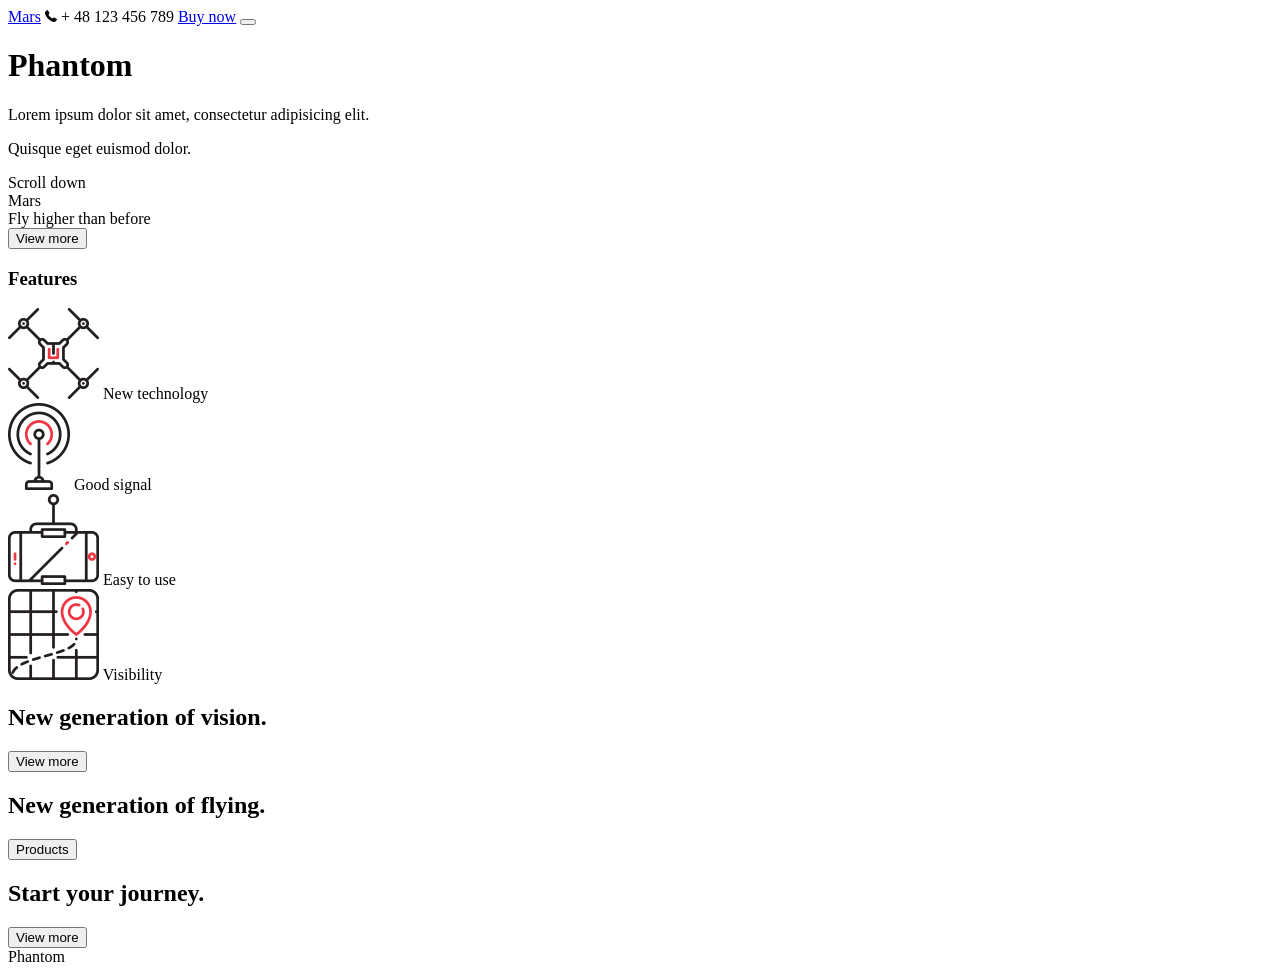
==== docs/index.html @ b31972dd "docs" ====
<!DOCTYPE html>
<html lang="pl" dir="ltr">
  <head>
    <meta charset="utf-8">
    <title>Phantom</title>
		<link href="https://fonts.googleapis.com/css?family=Montserrat:200,300,400,500,600,700,800,900&amp;subset=latin-ext" rel="stylesheet">
    <link rel="stylesheet" href="css/style.css">
    <link rel="stylesheet" href="css/normalize.css">
  </head>
  <body>
    <div class="top">
			<div class="container">
				<nav class="top-nav">
					<a class="top-nav-list-left nav-mars" href="#">Mars</a>
					<span class="top-nav-list-left nav-phone">
						<img src="./images/Phone.png" />
						+ 48 123 456 789
					</span>
					<a class="top-nav-list-right nav-buy" href="#">Buy now</a>
					<button class="top-nav-list-right nav-menu hamburger">
						<span></span>
						<span></span>
						<span></span>
					</button>
				</nav>
			</div>
			<div class="top-background">
				<div class="top-left">
					<div class="hero">
						<h1>Phantom</h1>
						<p>Lorem ipsum dolor sit amet, consectetur adipisicing elit.</p>
						<p>Quisque eget euismod dolor.</p>
					</div>
					<div class="rotate-scroll">
						<span>Scroll down</span>
					</div>
				</div>
				<div class="top-right">
					<div class="rotate">
						<span class="top-right-logo">Mars</span>
					</div>
				</div>
			</div>
			<div class="top-cirlce"></div>
			<div class="top-dron"></div>
    </div>

		<div class="second">
			<div class="second-left"></div>
			<div class="second-right">
				<div class="second-right-transparent">
					<span>Fly higher than before</span>
				</div>
				<button class="btn">View more</button>
			</div>
		</div>

		<div class="container">
			<div class="features">
				<div class="features-title">
					<h3>Features</h3>
				</div>
				<div class="features-columns">
					<div class="col-1-4 feature-tech">
						<img src="./images/New_technology.png">
						<span>New technology</span>
					</div>
					<div class="col-1-4 feature-signal">
						<img src="./images/Good_signal.png">
						<span>Good signal</span>
					</div>
					<div class="col-1-4 feature-use">
						<img src="./images/Easy_to_use.png">
						<span>Easy to use</span>
					</div>
					<div class="col-1-4 feature-vis">
						<img src="./images/Visibility.png">
						<span>Visibility</span>
					</div>
				</div>
			</div>
		</div>

		<div class="vision">
			<div class="vision-left"></div>
			<div class="vision-right">
				<h2>New <span class="colored-span">generation</span> of vision<span class="colored-span">.</span></h2>
				<button class="btn">View more</button>
				<div class="vision-logo"></div>
			</div>
		</div>

		<div class="flying">
			<h2>New <span class="colored-span">generation</span> of flying<span class="colored-span">.</span></h2>
			<button class="btn">Products</button>
			<div class="flying-drone"></div>
		</div>

		<div class="journey">
			<h2>Start your journey.</h2>
			<button class="btn">View more</button>
		</div>

		<div class="footer">
			Phantom
		</div>
	<script src='js/out.js'></script>
  <script type="text/javascript" src="out.js"></script></body>
</html>
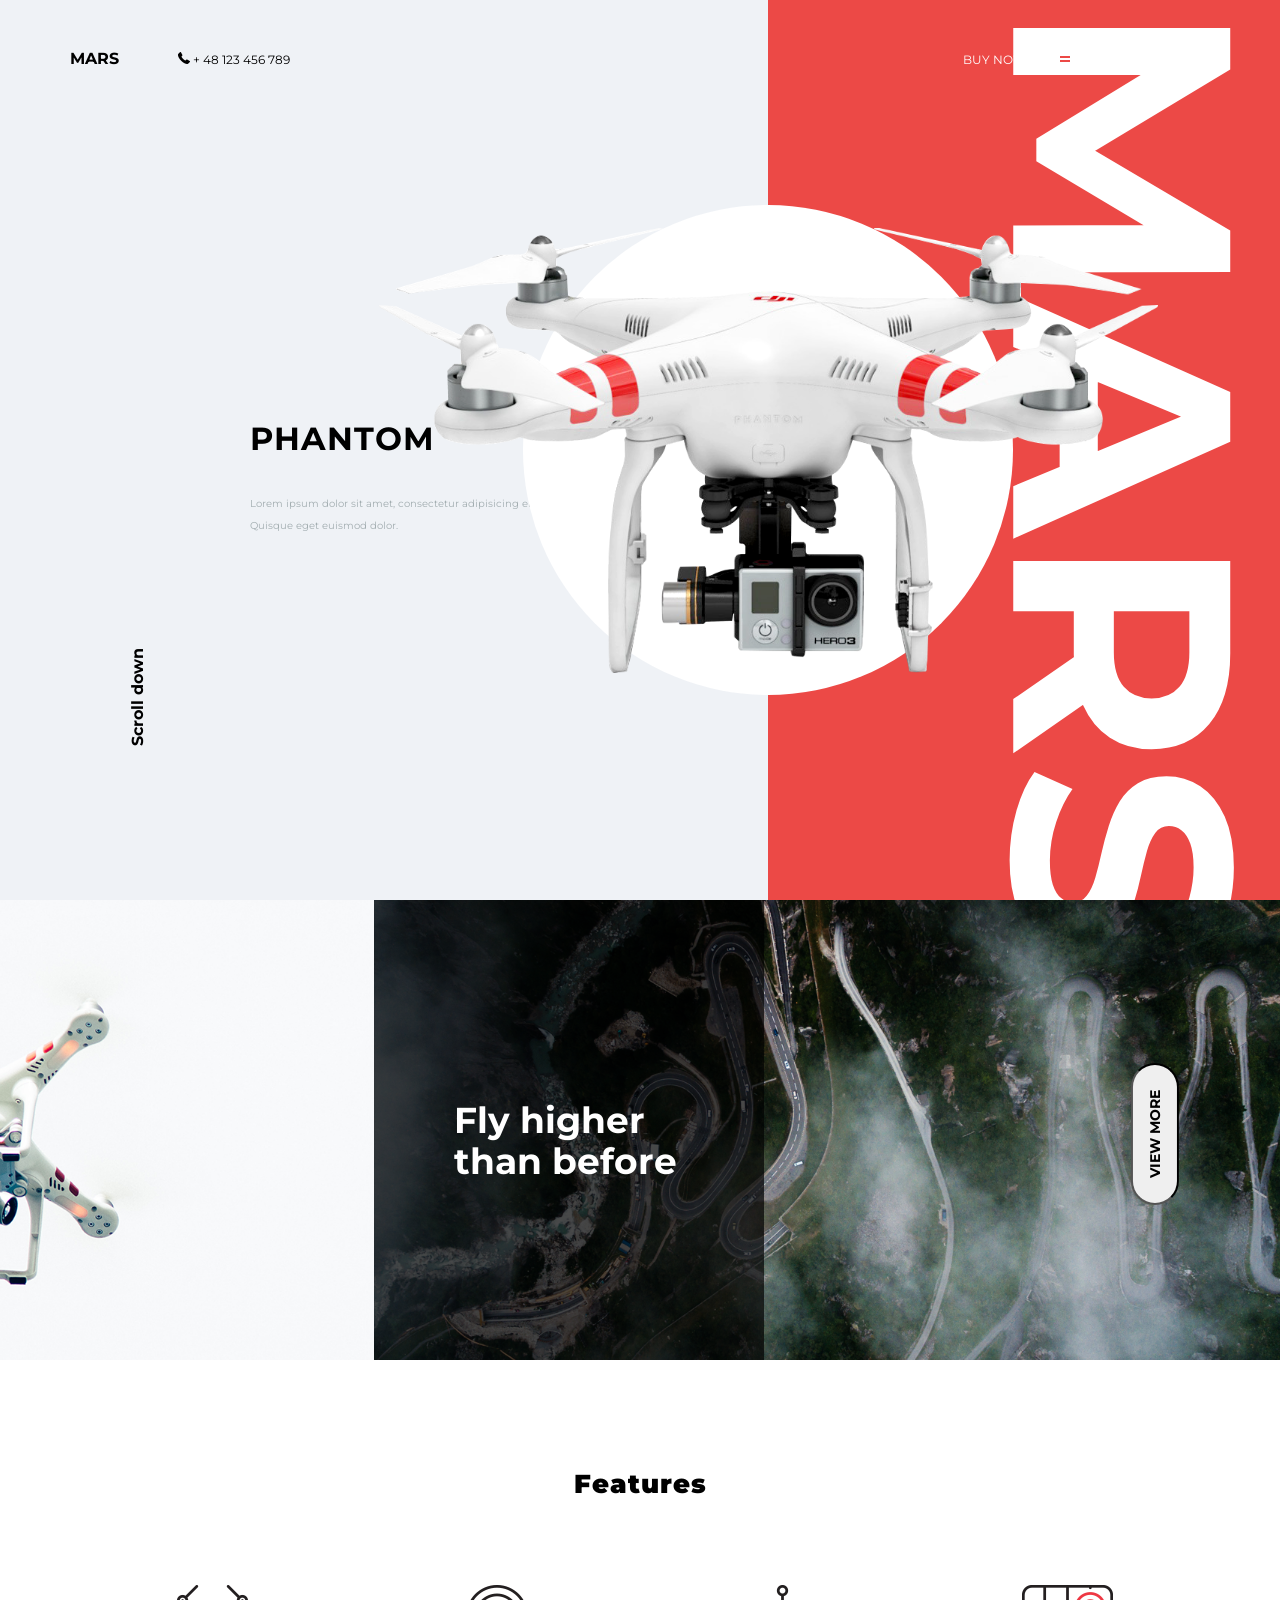
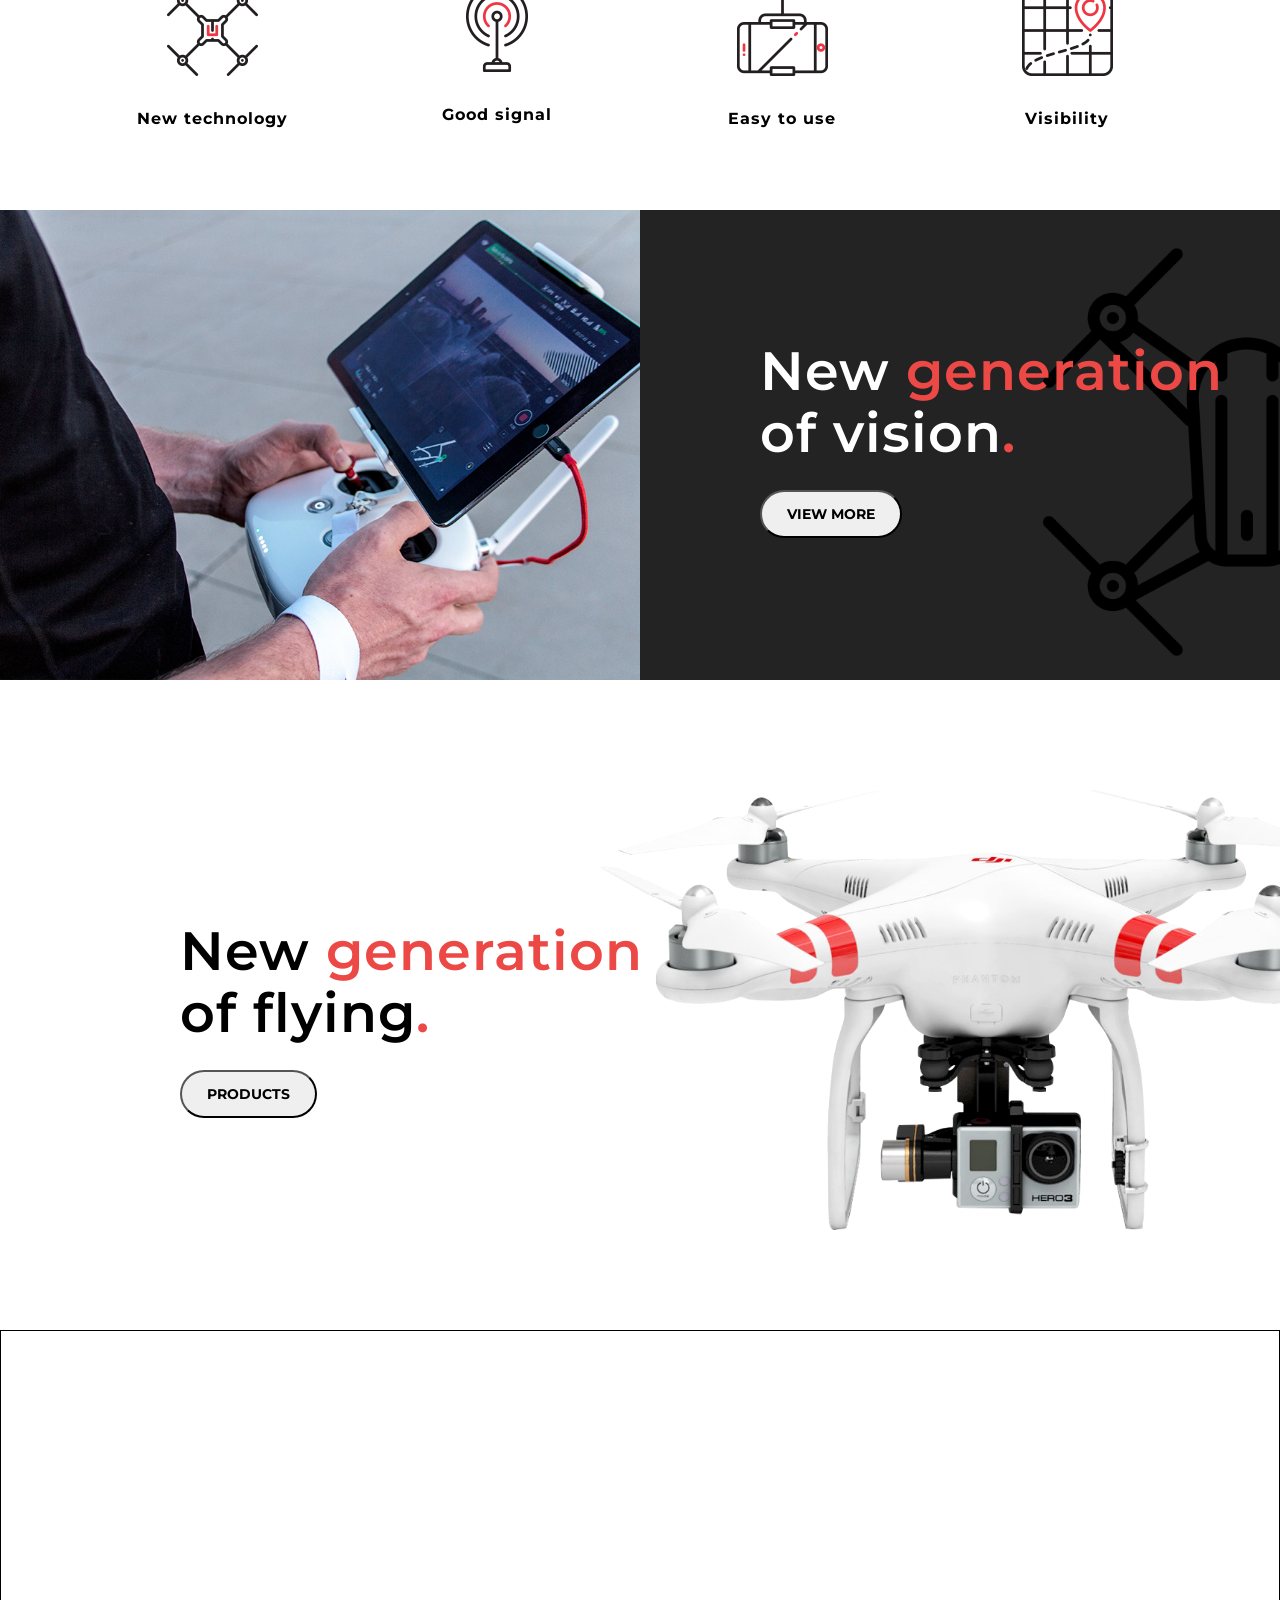
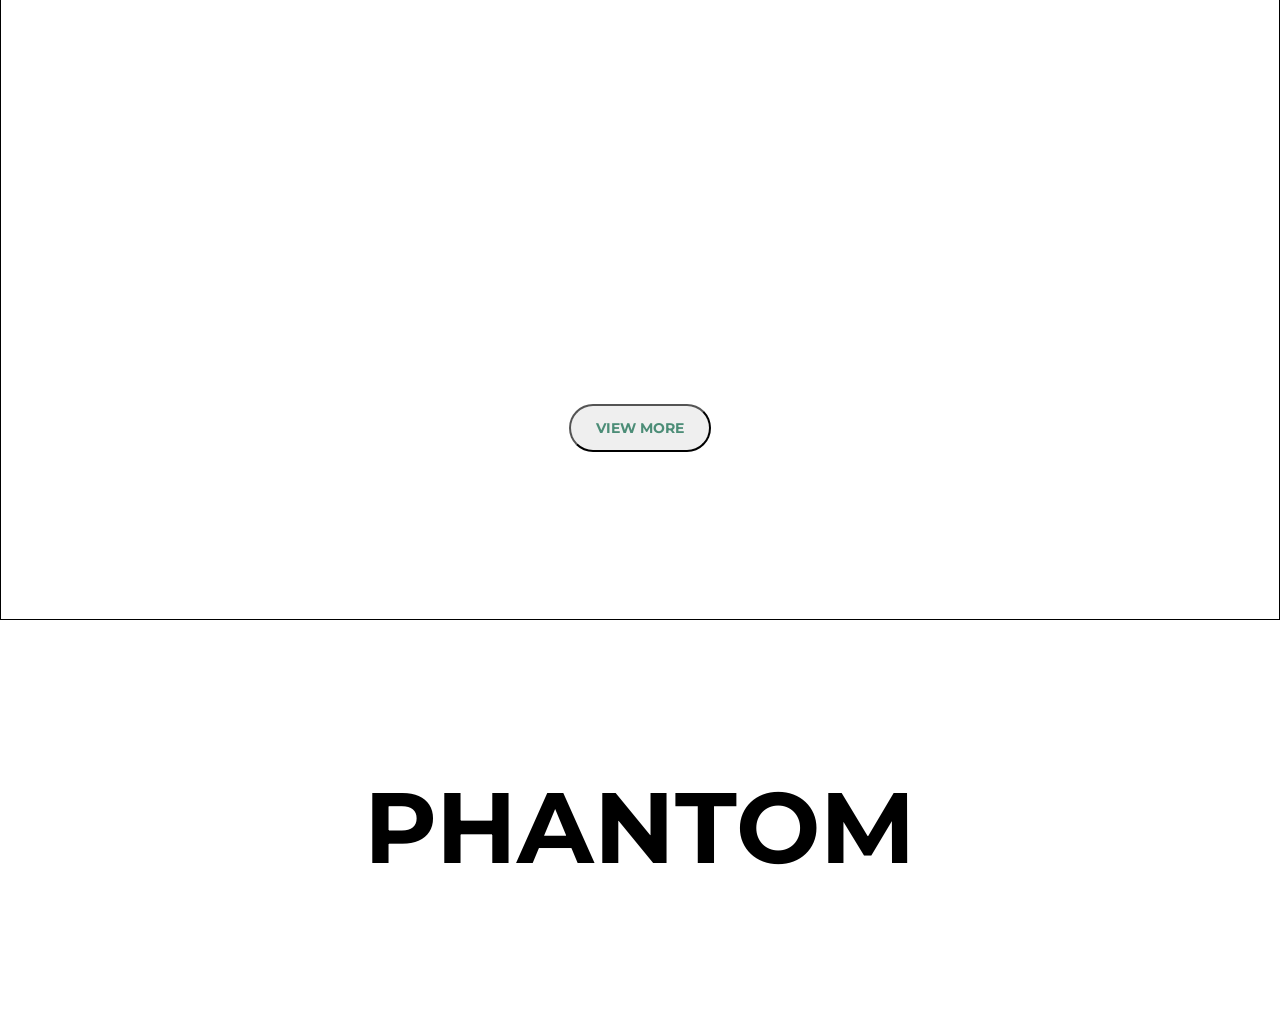
==== commit b849b09e: "docs" ====
--- a/docs/index.html
+++ b/docs/index.html
@@ -6,7 +6,7 @@
 		<link href="https://fonts.googleapis.com/css?family=Montserrat:200,300,400,500,600,700,800,900&amp;subset=latin-ext" rel="stylesheet">
     <link rel="stylesheet" href="css/style.css">
     <link rel="stylesheet" href="css/normalize.css">
-  </head>
+  <link href="app.css" rel="stylesheet"></head>
   <body>
     <div class="top">
 			<div class="container">
--- a/docs/app.css
+++ b/docs/app.css
@@ -0,0 +1,767 @@
+/*! normalize.css v8.0.0 | MIT License | github.com/necolas/normalize.css */
+
+/* Document
+   ========================================================================== */
+
+/**
+ * 1. Correct the line height in all browsers.
+ * 2. Prevent adjustments of font size after orientation changes in iOS.
+ */
+
+html {
+  line-height: 1.15; /* 1 */
+  -webkit-text-size-adjust: 100%; /* 2 */
+}
+
+/* Sections
+   ========================================================================== */
+
+/**
+ * Remove the margin in all browsers.
+ */
+
+body {
+  margin: 0;
+}
+
+/**
+ * Correct the font size and margin on `h1` elements within `section` and
+ * `article` contexts in Chrome, Firefox, and Safari.
+ */
+
+h1 {
+  font-size: 2em;
+  margin: 0.67em 0;
+}
+
+/* Grouping content
+   ========================================================================== */
+
+/**
+ * 1. Add the correct box sizing in Firefox.
+ * 2. Show the overflow in Edge and IE.
+ */
+
+hr {
+  box-sizing: content-box; /* 1 */
+  height: 0; /* 1 */
+  overflow: visible; /* 2 */
+}
+
+/**
+ * 1. Correct the inheritance and scaling of font size in all browsers.
+ * 2. Correct the odd `em` font sizing in all browsers.
+ */
+
+pre {
+  font-family: monospace, monospace; /* 1 */
+  font-size: 1em; /* 2 */
+}
+
+/* Text-level semantics
+   ========================================================================== */
+
+/**
+ * Remove the gray background on active links in IE 10.
+ */
+
+a {
+  background-color: transparent;
+}
+
+/**
+ * 1. Remove the bottom border in Chrome 57-
+ * 2. Add the correct text decoration in Chrome, Edge, IE, Opera, and Safari.
+ */
+
+abbr[title] {
+  border-bottom: none; /* 1 */
+  text-decoration: underline; /* 2 */
+  text-decoration: underline dotted; /* 2 */
+}
+
+/**
+ * Add the correct font weight in Chrome, Edge, and Safari.
+ */
+
+b,
+strong {
+  font-weight: bolder;
+}
+
+/**
+ * 1. Correct the inheritance and scaling of font size in all browsers.
+ * 2. Correct the odd `em` font sizing in all browsers.
+ */
+
+code,
+kbd,
+samp {
+  font-family: monospace, monospace; /* 1 */
+  font-size: 1em; /* 2 */
+}
+
+/**
+ * Add the correct font size in all browsers.
+ */
+
+small {
+  font-size: 80%;
+}
+
+/**
+ * Prevent `sub` and `sup` elements from affecting the line height in
+ * all browsers.
+ */
+
+sub,
+sup {
+  font-size: 75%;
+  line-height: 0;
+  position: relative;
+  vertical-align: baseline;
+}
+
+sub {
+  bottom: -0.25em;
+}
+
+sup {
+  top: -0.5em;
+}
+
+/* Embedded content
+   ========================================================================== */
+
+/**
+ * Remove the border on images inside links in IE 10.
+ */
+
+img {
+  border-style: none;
+}
+
+/* Forms
+   ========================================================================== */
+
+/**
+ * 1. Change the font styles in all browsers.
+ * 2. Remove the margin in Firefox and Safari.
+ */
+
+button,
+input,
+optgroup,
+select,
+textarea {
+  font-family: inherit; /* 1 */
+  font-size: 100%; /* 1 */
+  line-height: 1.15; /* 1 */
+  margin: 0; /* 2 */
+}
+
+/**
+ * Show the overflow in IE.
+ * 1. Show the overflow in Edge.
+ */
+
+button,
+input { /* 1 */
+  overflow: visible;
+}
+
+/**
+ * Remove the inheritance of text transform in Edge, Firefox, and IE.
+ * 1. Remove the inheritance of text transform in Firefox.
+ */
+
+button,
+select { /* 1 */
+  text-transform: none;
+}
+
+/**
+ * Correct the inability to style clickable types in iOS and Safari.
+ */
+
+button,
+[type="button"],
+[type="reset"],
+[type="submit"] {
+  -webkit-appearance: button;
+}
+
+/**
+ * Remove the inner border and padding in Firefox.
+ */
+
+button::-moz-focus-inner,
+[type="button"]::-moz-focus-inner,
+[type="reset"]::-moz-focus-inner,
+[type="submit"]::-moz-focus-inner {
+  border-style: none;
+  padding: 0;
+}
+
+/**
+ * Restore the focus styles unset by the previous rule.
+ */
+
+button:-moz-focusring,
+[type="button"]:-moz-focusring,
+[type="reset"]:-moz-focusring,
+[type="submit"]:-moz-focusring {
+  outline: 1px dotted ButtonText;
+}
+
+/**
+ * Correct the padding in Firefox.
+ */
+
+fieldset {
+  padding: 0.35em 0.75em 0.625em;
+}
+
+/**
+ * 1. Correct the text wrapping in Edge and IE.
+ * 2. Correct the color inheritance from `fieldset` elements in IE.
+ * 3. Remove the padding so developers are not caught out when they zero out
+ *    `fieldset` elements in all browsers.
+ */
+
+legend {
+  box-sizing: border-box; /* 1 */
+  color: inherit; /* 2 */
+  display: table; /* 1 */
+  max-width: 100%; /* 1 */
+  padding: 0; /* 3 */
+  white-space: normal; /* 1 */
+}
+
+/**
+ * Add the correct vertical alignment in Chrome, Firefox, and Opera.
+ */
+
+progress {
+  vertical-align: baseline;
+}
+
+/**
+ * Remove the default vertical scrollbar in IE 10+.
+ */
+
+textarea {
+  overflow: auto;
+}
+
+/**
+ * 1. Add the correct box sizing in IE 10.
+ * 2. Remove the padding in IE 10.
+ */
+
+[type="checkbox"],
+[type="radio"] {
+  box-sizing: border-box; /* 1 */
+  padding: 0; /* 2 */
+}
+
+/**
+ * Correct the cursor style of increment and decrement buttons in Chrome.
+ */
+
+[type="number"]::-webkit-inner-spin-button,
+[type="number"]::-webkit-outer-spin-button {
+  height: auto;
+}
+
+/**
+ * 1. Correct the odd appearance in Chrome and Safari.
+ * 2. Correct the outline style in Safari.
+ */
+
+[type="search"] {
+  -webkit-appearance: textfield; /* 1 */
+  outline-offset: -2px; /* 2 */
+}
+
+/**
+ * Remove the inner padding in Chrome and Safari on macOS.
+ */
+
+[type="search"]::-webkit-search-decoration {
+  -webkit-appearance: none;
+}
+
+/**
+ * 1. Correct the inability to style clickable types in iOS and Safari.
+ * 2. Change font properties to `inherit` in Safari.
+ */
+
+::-webkit-file-upload-button {
+  -webkit-appearance: button; /* 1 */
+  font: inherit; /* 2 */
+}
+
+/* Interactive
+   ========================================================================== */
+
+/*
+ * Add the correct display in Edge, IE 10+, and Firefox.
+ */
+
+details {
+  display: block;
+}
+
+/*
+ * Add the correct display in all browsers.
+ */
+
+summary {
+  display: list-item;
+}
+
+/* Misc
+   ========================================================================== */
+
+/**
+ * Add the correct display in IE 10+.
+ */
+
+template {
+  display: none;
+}
+
+/**
+ * Add the correct display in IE 10.
+ */
+
+[hidden] {
+  display: none;
+}
+
+.top-nav {
+	position: absolute;
+	margin-top: 50px;
+}
+
+.top-nav-list-left,
+.top-nav-list-right {
+	text-decoration: none;
+	font-size: 12px;
+}
+
+.nav-mars {
+	color: #000;
+	text-transform: uppercase;
+	font-weight: bold;
+	font-size: 16px;
+}
+
+.nav-phone {
+	margin-left: 55px;
+	color: #000;
+}
+.nav-buy {
+	margin-left: 670px;
+	color: #FFF;
+	text-transform: uppercase;
+	position: relative;
+	z-index: 2;
+}
+.nav-menu {
+	margin-left: 30px;
+	color: #FFF;
+	position: relative;
+	z-index: 2;
+}
+
+.hamburger {
+	border: none;
+	background: var(--color_top_right);
+	width: 10px;
+	height: 10px;
+	position: relative;
+	-webkit-transform: rotate(0deg);
+	-moz-transform: rotate(0deg);
+	-o-transform: rotate(0deg);
+	transform: rotate(0deg);
+	-webkit-transition: .5s ease-in-out;
+	-moz-transition: .5s ease-in-out;
+	-o-transition: .5s ease-in-out;
+	transition: .5s ease-in-out;
+	cursor: pointer;
+}
+
+.hamburger span {
+	display: block;
+	position: absolute;
+	height: 2px;
+	width: 15px;
+	background: #FFF;
+	opacity: 1;
+	left: 0;
+	-webkit-transform: rotate(0deg);
+	-moz-transform: rotate(0deg);
+	-o-transform: rotate(0deg);
+	transform: rotate(0deg);
+	-webkit-transition: .25s ease-in-out;
+	-moz-transition: .25s ease-in-out;
+	-o-transition: .25s ease-in-out;
+	transition: .25s ease-in-out;
+}
+
+.hamburger span:nth-child(1) {
+  top: 0px;
+}
+
+.hamburger span:nth-child(2) {
+  top: 4px;
+}
+
+.hamburger span:nth-child(3) {
+  top: 8px;
+}
+
+.hamburger.open span:nth-child(1) {
+  top: 2px;
+  -webkit-transform: rotate(135deg);
+  -moz-transform: rotate(135deg);
+  -o-transform: rotate(135deg);
+  transform: rotate(135deg);
+}
+
+.hamburger.open span:nth-child(2) {
+  opacity: 0;
+  left: -60px;
+}
+
+.hamburger.open span:nth-child(3) {
+  top: 2px;
+  -webkit-transform: rotate(-135deg);
+  -moz-transform: rotate(-135deg);
+  -o-transform: rotate(-135deg);
+  transform: rotate(-135deg);
+}
+
+.top-background {
+	height: 100vh;
+	width: 100%;
+	display: flex;
+}
+
+.top-left {
+	width: 60%;
+	height: 100%;
+	background: var(--color_top_left);
+}
+
+.top-right {
+	width: 40%;
+	height: 100%;
+	background: var(--color_top_right);
+}
+
+.rotate {
+	transform: rotateZ(90deg);
+	position: relative;
+	top: 80px;
+	left: 100px;
+}
+
+.top-right-logo {
+	text-transform: uppercase;
+	color: #FFF;
+	font-size: 310px;
+	font-weight: 700;
+	padding: 0;
+}
+
+.top-cirlce {
+	border-radius: 50%;
+	width: 490px;
+	height: 490px;
+	position: absolute;
+	left: calc(60% - 490px/2);
+	top: calc(50% - 490px/2);
+	background: #FFF;
+}
+
+.top-dron {
+	position: absolute;
+	left: calc(60% - 780px/2);
+	top: calc(50% - 450px/2);
+	background-image: url(images/Dron.png);
+	background-position: center;
+  background-repeat: no-repeat;
+  background-size: contain;
+  height: 450px;
+	width: 780px;
+}
+
+.hero {
+	height: 100px;
+	margin-left: 250px;
+	position: relative;
+	top: calc(50% - 50px);
+}
+
+.hero h1 {
+	text-transform: uppercase;
+	font-weight: 700;
+	letter-spacing: 1px;
+	margin-bottom: 40px;
+}
+
+.hero p {
+	color: #a2adb0;
+	font-size: 10px;
+	margin-top: 10px;
+}
+
+.rotate-scroll {
+	width: 100px;
+	height: 50px;
+	transform: rotateZ(-90deg);
+	position: relative;
+	top: 550px;
+	right: 230px;
+}
+
+.rotate-scroll span {
+	font-weight: bold;
+}
+
+.second {
+	height: 460px;
+	width: 100%;
+	display: flex;
+}
+
+.second-left {
+	height: 100%;
+	width: 430px;
+	background-image: url(images/Photo.png);
+	background-position: center;
+	background-repeat: no-repeat;
+	background-size: cover;
+}
+
+.second-right {
+	height: 100%;
+	width: 1040px;
+	background-image: url(images/Photo_2.png);
+	background-position: center;
+	background-repeat: no-repeat;
+	background-size: cover;
+	z-index: 2;
+}
+
+.second-right-transparent {
+	height: 100%;
+	width: 43%;
+	background: rgba(0, 0, 0, 0.7);
+	float: left;
+	text-align: left;
+	padding: 200px 80px;
+}
+
+.second-right-transparent span {
+	color: #FFF;
+	font-size: 36px;
+	font-weight: bold;
+}
+
+.second-right button {
+	transform: rotateZ(-90deg);
+	position: relative;
+	left: 320px;
+	top: 210px;
+}
+
+.features {
+	height: 450px;
+	width: 100%;
+}
+
+.features-title,
+.features-columns {
+	height: 50%;
+	display: flex;
+}
+
+.features-title h3{
+	margin-top: 110px;
+	font-size: 26px;
+	font-weight: 900;
+	letter-spacing: 1px;
+}
+
+.col-1-4 {
+	width: 22%;
+	height: 100%;
+}
+
+.feature-tech,
+.feature-signal,
+.feature-use,
+.feature-vis {
+	text-align: center;
+}
+
+.feature-tech span,
+.feature-signal span,
+.feature-use span,
+.feature-vis span {
+	display: block;
+	margin-top: 30px;
+	letter-spacing: 1px;
+	font-weight: bold;
+}
+
+.vision{
+	height: 470px;
+	width: 100%;
+	display: flex;
+}
+
+.vision-left{
+	height: 100%;
+	width: 50%;
+	background-image: url(images/Photo_3.png);
+	background-position: center;
+	background-repeat: no-repeat;
+	background-size: cover;
+}
+
+.vision-right{
+	height: 100%;
+	width: 50%;
+	background: #232323;
+}
+
+.vision-right h2 {
+	color: #FFF;
+	position: absolute;
+	width: 480px;
+	font-size: 54px;
+	margin: 130px 120px;
+	font-weight: 600;
+	letter-spacing: 1px;
+}
+
+.vision-right button {
+	position: absolute;
+	margin: 280px 120px;
+}
+
+.vision-logo {
+	height: 408px;
+	width: 237px;
+	float: right;
+	margin-top: 38px;
+	background-image: url(images/Icon.png);
+	background-position: left;
+	background-repeat: no-repeat;
+	background-size: cover;
+}
+
+.flying {
+	height: 650px;
+	width: 100%;
+}
+
+.flying-drone {
+	height: 440px;
+	width: 680px;
+	float: right;
+	margin-top: 110px;
+	background-image: url(images/Dron.png);
+	background-repeat: no-repeat;
+	background-size: cover;
+}
+
+.flying h2 {
+	color: #000;
+	position: absolute;
+	width: 480px;
+	font-size: 54px;
+	margin: 240px 180px;
+	font-weight: 600;
+	letter-spacing: 1px;
+}
+
+.flying button {
+	position: absolute;
+	margin: 390px 180px;
+}
+
+.journey {
+	width: 100%;
+	height: 890px;
+	border: 1px solid black;
+	background-image: url(images/Photo_4.png);
+	background-repeat: no-repeat;
+	background-size: cover;
+	text-align: center;
+}
+
+.journey h2 {
+  color: #FFF;
+  font-size: 50px;
+  text-align: center;
+  max-width: 720px;
+  margin-top: 550px;
+  font-size: 55px;
+}
+
+.journey button {
+  color: #4C8D77;
+  margin-top: 60px;
+}
+
+.footer {
+	height: 400px;
+	width: 100%;
+	font-size: 100px;
+	font-weight: bold;
+	text-transform: uppercase;
+	text-align: center;
+	padding-top: 150px;
+}
+
+:root{
+  --color_top_right: #EC4946;
+  --color_top_left: #EFF2F6;
+}
+
+* {
+  box-sizing: border-box;
+	margin: 0 auto;
+	padding: 0;
+}
+
+body {
+	font-family: 'Montserrat', sans-serif;
+}
+
+.container {
+	width: 1180px;
+	margin: 0 auto;
+	padding: 0 20px;
+}
+
+.btn {
+	border-radius: 30px;
+  padding: 14px 25px;
+	font-size: 14px;
+	font-weight: bold;
+	display: inline-block;
+	cursor: pointer;
+	text-transform: uppercase;
+}
+
+.colored-span {
+	color: var(--color_top_right);
+}
+
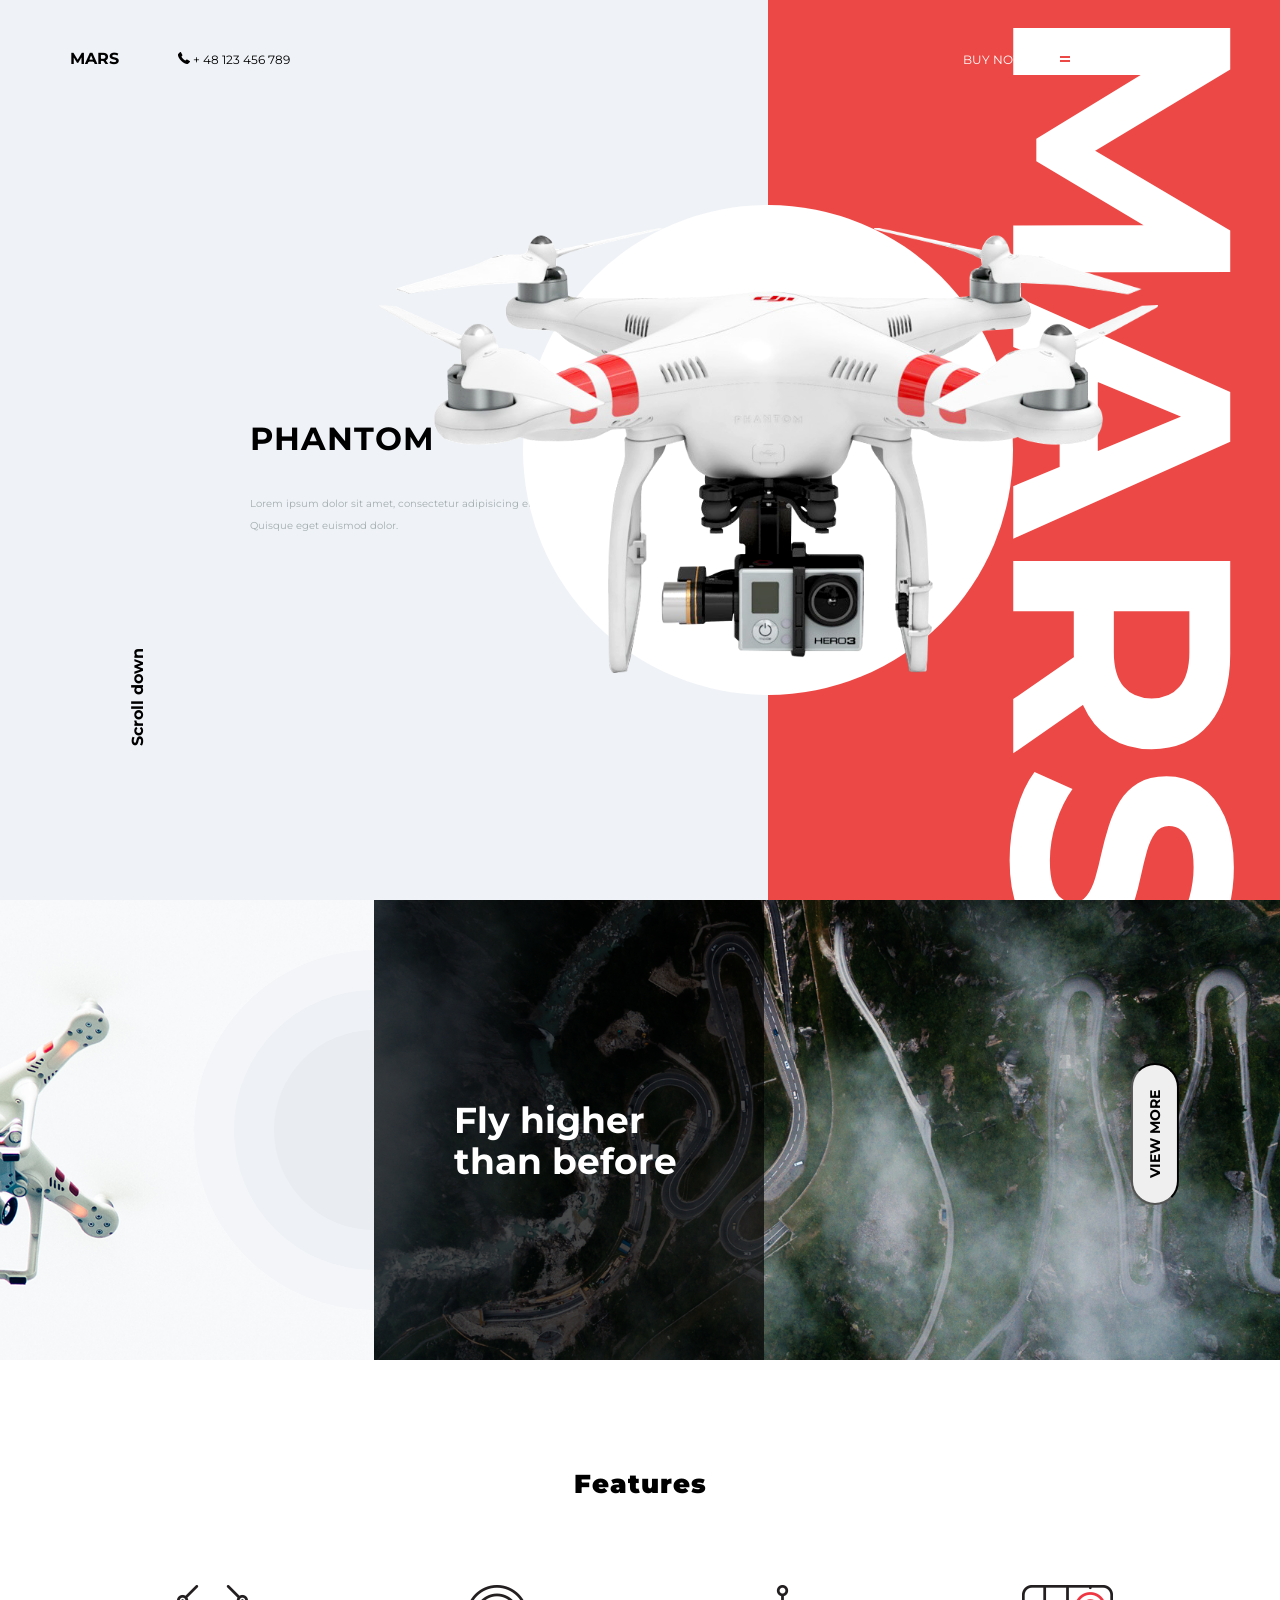
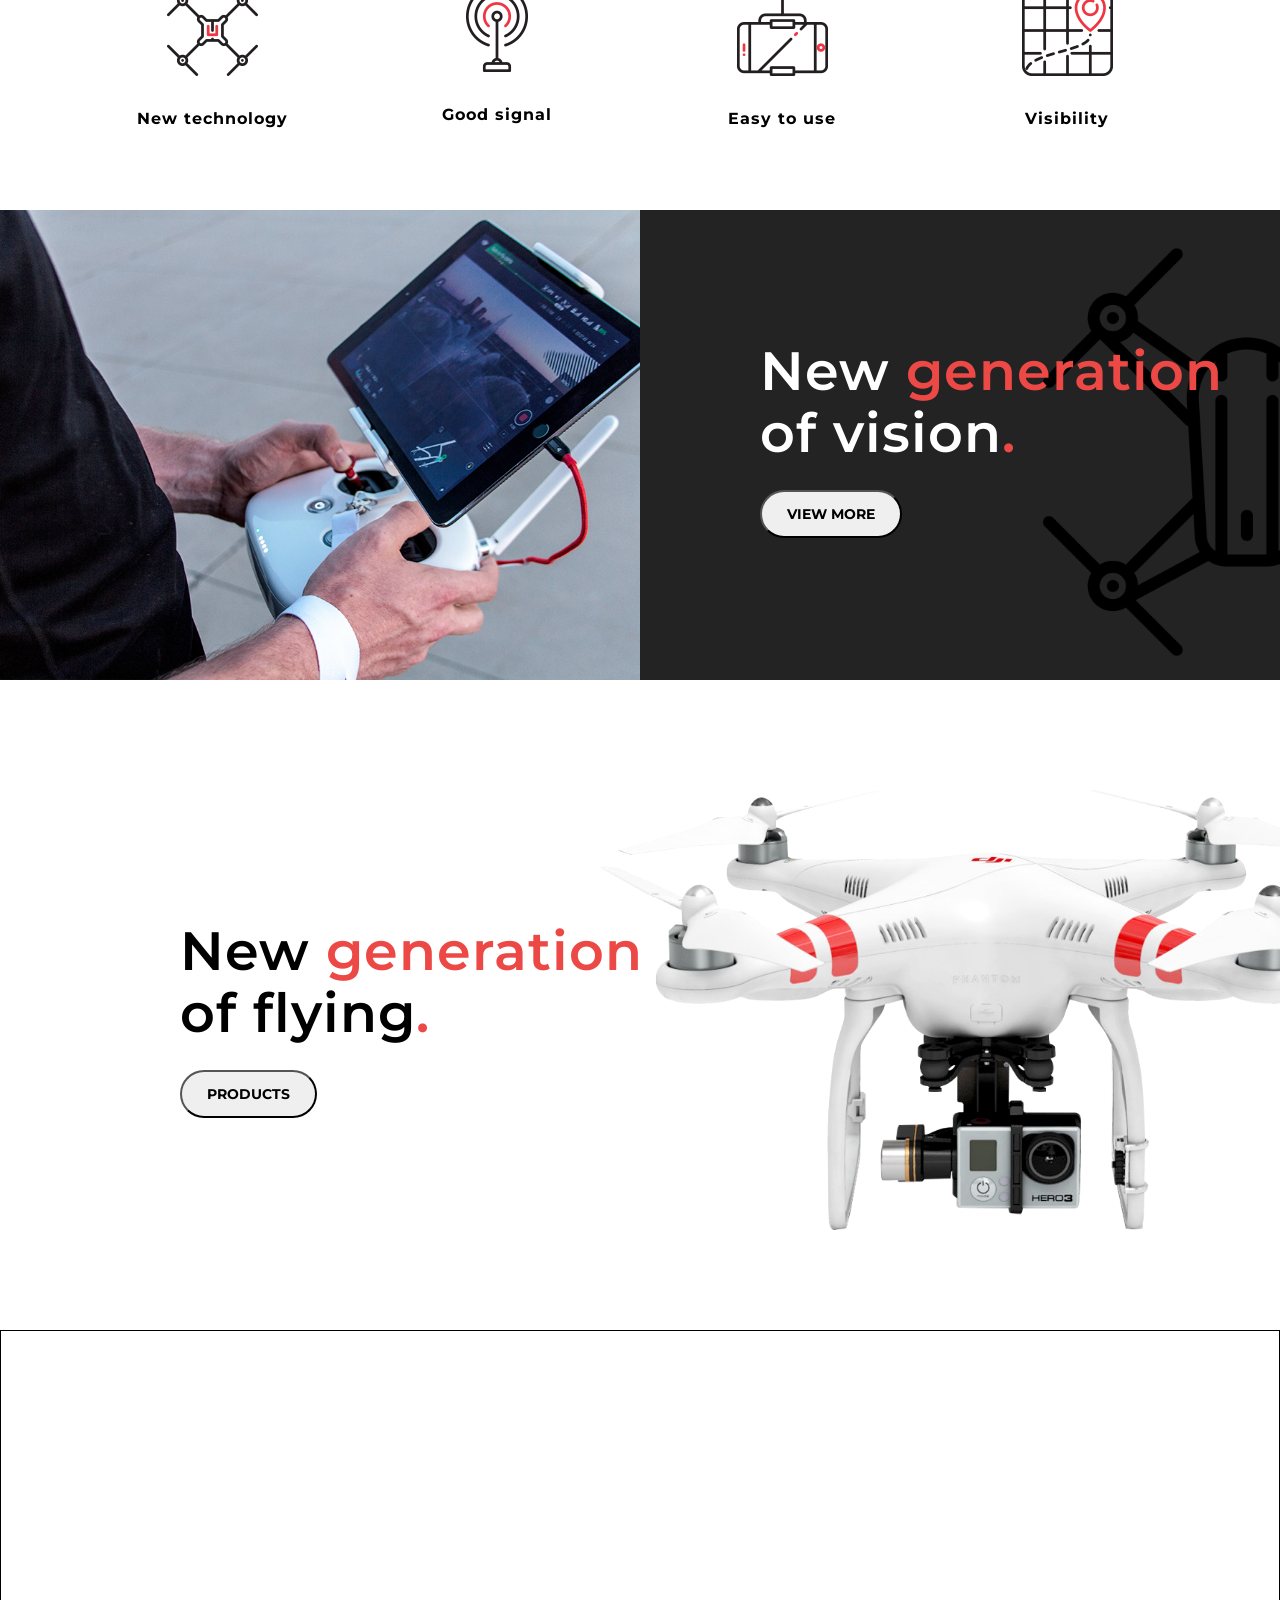
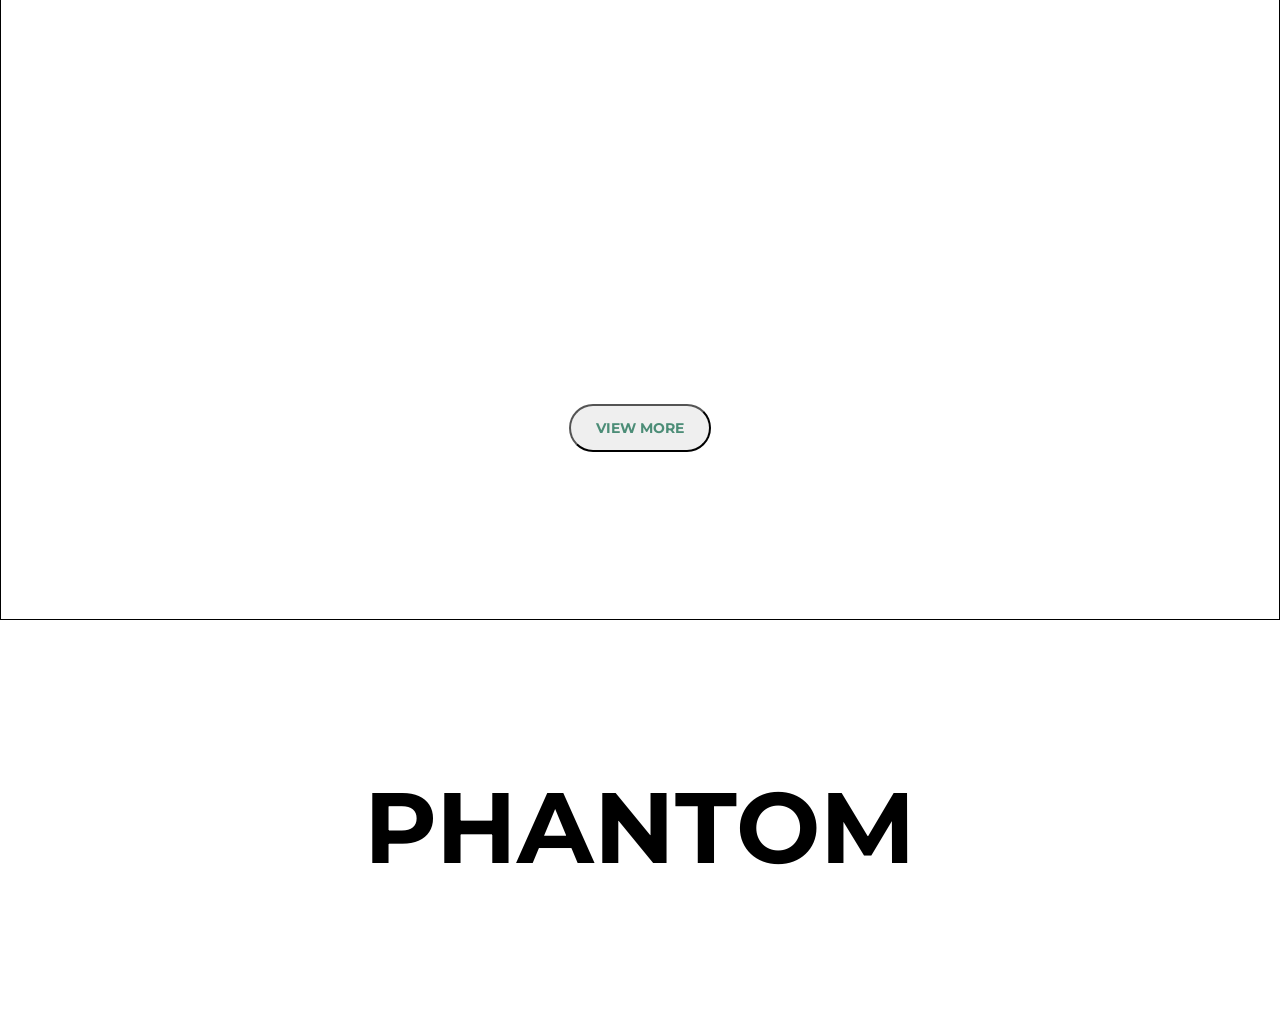
==== commit 57403b53: "draft" ====
--- a/docs/index.html
+++ b/docs/index.html
@@ -46,7 +46,13 @@
     </div>
 
 		<div class="second">
-			<div class="second-left"></div>
+			<div class="second-left">
+				<div class="big-circle circle">
+					<div class="middle-circle circle">
+						<div class="small-circle circle"></div>
+					</div>
+				</div>
+			</div>
 			<div class="second-right">
 				<div class="second-right-transparent">
 					<span>Fly higher than before</span>
--- a/docs/app.css
+++ b/docs/app.css
@@ -526,10 +526,17 @@
 	position: relative;
 	top: 550px;
 	right: 230px;
-}
-
-.rotate-scroll span {
 	font-weight: bold;
+	animation: scroll 1s infinite alternate;
+	-moz-animation: scroll 1s infinite alternate;
+	-webkit-animation: scroll 1s infinite alternate;
+}
+
+
+@keyframes scroll
+{
+    0% {top:550px;}
+    100% {top:600px;}
 }
 
 .second {
@@ -545,6 +552,38 @@
 	background-position: center;
 	background-repeat: no-repeat;
 	background-size: cover;
+}
+
+.circle {
+	border-radius: 50%;
+}
+
+.big-circle {
+	width: 360px;
+	height: 360px;
+	background: #F3F5F8;
+	position: relative;
+	top: 50%;
+	left: 50%;
+  transform: translate(0, -50%);
+}
+
+.middle-circle {
+	width: 280px;
+	height: 280px;
+	background: #EEF1F5;
+	position: relative;
+	top: 50%;
+  transform: translate(0, -50%);
+}
+
+.small-circle {
+	width: 200px;
+	height: 200px;
+	background: #e9ecf1;
+	position: relative;
+	top: 50%;
+  transform: translate(0, -50%);
 }
 
 .second-right {
